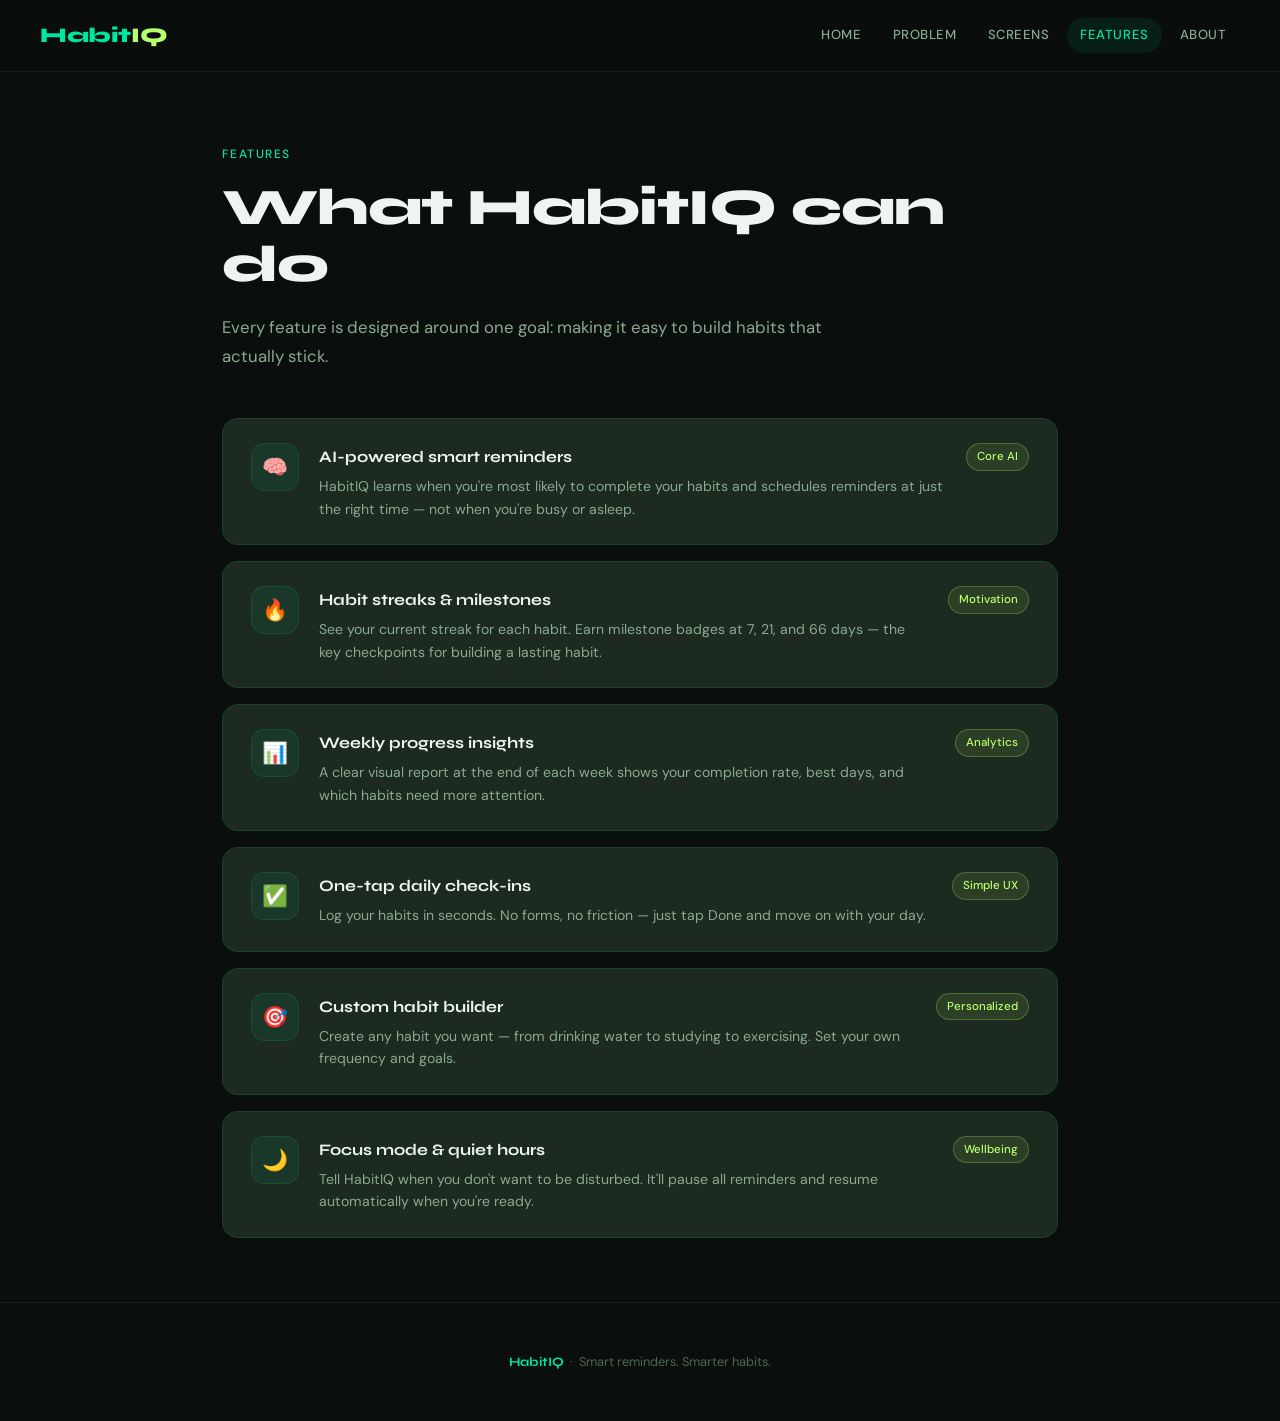
==== features.html @ cc37dc75 "Add files via upload" ====
<!DOCTYPE html>
<html lang="en">
<head>
<meta charset="UTF-8">
<meta name="viewport" content="width=device-width, initial-scale=1.0">
<title>HabitIQ — Features</title>
<link rel="stylesheet" href="style.css">
</head>
<body>
<div class="dot-bg"></div>
<nav>
  <a class="nav-logo" href="index.html">Habit<span>IQ</span></a>
  <div class="nav-links">
    <a href="index.html">Home</a>
    <a href="problem.html">Problem</a>
    <a href="screens.html">Screens</a>
    <a href="features.html" class="active">Features</a>
    <a href="about.html">About</a>
  </div>
</nav>

<div class="page-wrap">
  <div class="section">
    <div class="section-eyebrow">Features</div>
    <h1 class="section-title">What HabitIQ can do</h1>
    <p class="section-body">Every feature is designed around one goal: making it easy to build habits that actually stick.</p>

    <div class="features-list">
      <div class="feature-row">
        <div class="feature-icon">🧠</div>
        <div class="feature-text">
          <h3>AI-powered smart reminders</h3>
          <p>HabitIQ learns when you're most likely to complete your habits and schedules reminders at just the right time — not when you're busy or asleep.</p>
        </div>
        <div class="feature-tag">Core AI</div>
      </div>
      <div class="feature-row">
        <div class="feature-icon">🔥</div>
        <div class="feature-text">
          <h3>Habit streaks &amp; milestones</h3>
          <p>See your current streak for each habit. Earn milestone badges at 7, 21, and 66 days — the key checkpoints for building a lasting habit.</p>
        </div>
        <div class="feature-tag">Motivation</div>
      </div>
      <div class="feature-row">
        <div class="feature-icon">📊</div>
        <div class="feature-text">
          <h3>Weekly progress insights</h3>
          <p>A clear visual report at the end of each week shows your completion rate, best days, and which habits need more attention.</p>
        </div>
        <div class="feature-tag">Analytics</div>
      </div>
      <div class="feature-row">
        <div class="feature-icon">✅</div>
        <div class="feature-text">
          <h3>One-tap daily check-ins</h3>
          <p>Log your habits in seconds. No forms, no friction — just tap Done and move on with your day.</p>
        </div>
        <div class="feature-tag">Simple UX</div>
      </div>
      <div class="feature-row">
        <div class="feature-icon">🎯</div>
        <div class="feature-text">
          <h3>Custom habit builder</h3>
          <p>Create any habit you want — from drinking water to studying to exercising. Set your own frequency and goals.</p>
        </div>
        <div class="feature-tag">Personalized</div>
      </div>
      <div class="feature-row">
        <div class="feature-icon">🌙</div>
        <div class="feature-text">
          <h3>Focus mode &amp; quiet hours</h3>
          <p>Tell HabitIQ when you don't want to be disturbed. It'll pause all reminders and resume automatically when you're ready.</p>
        </div>
        <div class="feature-tag">Wellbeing</div>
      </div>
    </div>
  </div>
</div>

<footer><strong>HabitIQ</strong> &nbsp;·&nbsp; Smart reminders. Smarter habits.</footer>
</body>
</html>
---- style.css ----
@import url('https://fonts.googleapis.com/css2?family=Syne:wght@400;500;600;700;800&family=DM+Sans:ital,wght@0,300;0,400;0,500;1,300&display=swap');

*, *::before, *::after { box-sizing: border-box; margin: 0; padding: 0; }

:root {
  --mint: #00e5a0;
  --mint-dim: #00c488;
  --dark: #0a0f0d;
  --dark2: #111a14;
  --dark3: #172019;
  --surface: #1c2a1f;
  --surface2: #233227;
  --text: #eef5f0;
  --text-dim: #8aaa90;
  --text-muted: #4d6652;
  --accent: #b8ff6e;
  --accent2: #ffe066;
  --border: rgba(0,229,160,0.12);
  --border2: rgba(0,229,160,0.22);
}

html { scroll-behavior: smooth; }

body {
  background: var(--dark);
  color: var(--text);
  font-family: 'DM Sans', sans-serif;
  font-size: 16px;
  line-height: 1.7;
  overflow-x: hidden;
}

/* ── NAV ── */
nav {
  position: fixed; top: 0; left: 0; right: 0; z-index: 100;
  display: flex; align-items: center; justify-content: space-between;
  padding: 1.1rem 2.5rem;
  background: rgba(10,15,13,0.85);
  backdrop-filter: blur(16px);
  border-bottom: 0.5px solid var(--border);
}
.nav-logo {
  font-family: 'Syne', sans-serif;
  font-weight: 800; font-size: 1.3rem;
  color: var(--mint); letter-spacing: -0.02em;
  text-decoration: none;
}
.nav-logo span { color: var(--accent); }
.nav-links { display: flex; gap: 0.25rem; flex-wrap: wrap; }
.nav-links a {
  font-size: 0.82rem; font-weight: 500; letter-spacing: 0.04em;
  color: var(--text-dim); text-decoration: none;
  padding: 0.4rem 0.85rem; border-radius: 100px;
  transition: color 0.2s, background 0.2s;
  text-transform: uppercase;
}
.nav-links a:hover { color: var(--mint); background: rgba(0,229,160,0.08); }
.nav-links a.active { color: var(--mint); background: rgba(0,229,160,0.08); }

/* ── DOT BG ── */
.dot-bg {
  position: fixed; top: 0; left: 0; right: 0; bottom: 0; z-index: -1; pointer-events: none;
  background-image: radial-gradient(circle, rgba(0,229,160,0.06) 1px, transparent 1px);
  background-size: 32px 32px;
}

/* ── PAGE WRAPPER ── */
.page-wrap { padding-top: 80px; min-height: 100vh; }

/* ── SECTION SHARED ── */
.section { max-width: 900px; margin: 0 auto; padding: 4rem 2rem; }
.section-eyebrow {
  font-size: 0.75rem; font-weight: 500; color: var(--mint);
  letter-spacing: 0.12em; text-transform: uppercase; margin-bottom: 1rem;
}
.section-title {
  font-family: 'Syne', sans-serif; font-weight: 800;
  font-size: clamp(2rem, 5vw, 3.2rem); line-height: 1.1;
  letter-spacing: -0.02em; margin-bottom: 1.25rem;
}
.section-body { color: var(--text-dim); max-width: 600px; font-size: 1.05rem; }

/* ── BUTTONS ── */
.btn-primary {
  background: var(--mint); color: var(--dark);
  font-family: 'DM Sans', sans-serif; font-weight: 500;
  font-size: 0.9rem; letter-spacing: 0.02em;
  padding: 0.85rem 2rem; border-radius: 100px; border: none;
  cursor: pointer; transition: transform 0.2s, box-shadow 0.2s;
  text-decoration: none; display: inline-block;
}
.btn-primary:hover { transform: translateY(-2px); box-shadow: 0 8px 30px rgba(0,229,160,0.3); }
.btn-outline {
  background: transparent; color: var(--text);
  font-family: 'DM Sans', sans-serif; font-weight: 500;
  font-size: 0.9rem; letter-spacing: 0.02em;
  padding: 0.85rem 2rem; border-radius: 100px;
  border: 0.5px solid var(--border2);
  cursor: pointer; transition: border-color 0.2s, color 0.2s;
  text-decoration: none; display: inline-block;
}
.btn-outline:hover { border-color: var(--mint); color: var(--mint); }

/* ── ANIMATIONS ── */
@keyframes fadeUp { from { opacity:0; transform:translateY(18px); } to { opacity:1; transform:translateY(0); } }
@keyframes pulse { 0%,100%{opacity:1;transform:scale(1)} 50%{opacity:0.4;transform:scale(0.7)} }

/* ── HOME ── */
.home-hero {
  min-height: calc(100vh - 80px);
  display: flex; flex-direction: column;
  align-items: center; justify-content: center;
  text-align: center; padding: 4rem 2rem;
  position: relative; overflow: hidden;
}
.home-hero::before {
  content: ''; position: absolute; top: -200px; left: 50%; transform: translateX(-50%);
  width: 700px; height: 700px; border-radius: 50%;
  background: radial-gradient(circle, rgba(0,229,160,0.07) 0%, transparent 70%);
  pointer-events: none;
}
.home-eyebrow {
  display: inline-flex; align-items: center; gap: 0.5rem;
  background: rgba(0,229,160,0.08); border: 0.5px solid var(--border2);
  border-radius: 100px; padding: 0.35rem 1rem;
  font-size: 0.78rem; font-weight: 500; color: var(--mint);
  letter-spacing: 0.08em; text-transform: uppercase;
  margin-bottom: 2rem; animation: fadeUp 0.6s ease both;
}
.home-eyebrow::before {
  content: ''; width: 6px; height: 6px; border-radius: 50%;
  background: var(--mint); display: inline-block; animation: pulse 2s ease infinite;
}
.home-title {
  font-family: 'Syne', sans-serif;
  font-size: clamp(3rem, 8vw, 6.5rem);
  font-weight: 800; line-height: 1.02; letter-spacing: -0.03em;
  margin-bottom: 1.5rem; animation: fadeUp 0.6s 0.1s ease both;
}
.home-title .iq { color: var(--mint); }
.home-title .line2 { display: block; color: var(--accent); font-style: italic; }
.home-tagline {
  font-size: clamp(1rem, 2.5vw, 1.25rem);
  color: var(--text-dim); max-width: 500px;
  margin-bottom: 3rem; font-weight: 300; animation: fadeUp 0.6s 0.2s ease both;
}
.home-cta-row {
  display: flex; gap: 1rem; flex-wrap: wrap; justify-content: center;
  animation: fadeUp 0.6s 0.3s ease both;
}
.home-stats {
  display: flex; gap: 3rem; margin-top: 5rem; flex-wrap: wrap; justify-content: center;
  animation: fadeUp 0.6s 0.4s ease both;
}
.stat { text-align: center; }
.stat-num {
  font-family: 'Syne', sans-serif; font-size: 2.2rem; font-weight: 800;
  color: var(--mint); line-height: 1;
}
.stat-label { font-size: 0.8rem; color: var(--text-muted); margin-top: 0.3rem; text-transform: uppercase; letter-spacing: 0.06em; }

/* ── PROBLEM ── */
.problem-grid {
  display: grid; grid-template-columns: repeat(auto-fit, minmax(260px, 1fr));
  gap: 1rem; margin-top: 3rem;
}
.problem-card {
  background: var(--surface); border: 0.5px solid var(--border);
  border-radius: 16px; padding: 1.5rem;
  transition: border-color 0.2s, transform 0.2s;
}
.problem-card:hover { border-color: var(--border2); transform: translateY(-3px); }
.problem-icon {
  width: 44px; height: 44px; border-radius: 12px;
  background: rgba(0,229,160,0.1); display: flex; align-items: center;
  justify-content: center; font-size: 1.3rem; margin-bottom: 1rem;
}
.problem-card h3 { font-family: 'Syne', sans-serif; font-weight: 700; font-size: 1rem; margin-bottom: 0.5rem; }
.problem-card p { font-size: 0.88rem; color: var(--text-dim); line-height: 1.6; }
.solution-block {
  margin-top: 3rem; background: var(--surface);
  border: 0.5px solid var(--border2); border-radius: 20px;
  padding: 2.5rem; display: grid; grid-template-columns: 1fr 1fr; gap: 2rem; align-items: center;
}
@media(max-width:600px){ .solution-block { grid-template-columns: 1fr; } }
.solution-block h2 { font-family: 'Syne', sans-serif; font-weight: 800; font-size: 1.6rem; margin-bottom: 0.75rem; }
.solution-block p { color: var(--text-dim); font-size: 0.95rem; }
.solution-visual { background: var(--dark2); border-radius: 12px; padding: 1.5rem; border: 0.5px solid var(--border); }
.vs-row { display: flex; align-items: center; gap: 0.75rem; margin-bottom: 0.75rem; }
.vs-dot { width: 8px; height: 8px; border-radius: 50%; flex-shrink: 0; }
.vs-dot.bad { background: #ff5a5a; }
.vs-dot.good { background: var(--mint); }
.vs-text { font-size: 0.85rem; }
.vs-text.bad { color: #ff8a8a; text-decoration: line-through; }
.vs-text.good { color: var(--mint); }

/* ── SCREENS ── */
.screens-grid {
  display: grid; grid-template-columns: repeat(auto-fit, minmax(220px, 1fr));
  gap: 1.25rem; margin-top: 3rem;
}
.screen-card {
  background: var(--surface); border: 0.5px solid var(--border);
  border-radius: 16px; overflow: hidden; transition: border-color 0.2s, transform 0.2s;
}
.screen-card:hover { border-color: var(--border2); transform: translateY(-3px); }
.screen-mockup {
  background: var(--dark2); height: 200px;
  display: flex; flex-direction: column; align-items: center; justify-content: center;
  gap: 0.5rem; padding: 1.5rem; position: relative; overflow: hidden;
}
.screen-mockup::before {
  content: ''; position: absolute; top: 0; left: 0; right: 0; height: 3px;
  background: linear-gradient(90deg, var(--mint), var(--accent));
}
.mock-bar { height: 6px; border-radius: 4px; background: var(--surface2); }
.mock-bar.w80 { width: 80%; }
.mock-bar.w60 { width: 60%; }
.mock-bar.w40 { width: 40%; }
.mock-bar.mint { background: rgba(0,229,160,0.4); }
.mock-circle {
  width: 40px; height: 40px; border-radius: 50%;
  background: rgba(0,229,160,0.15); border: 1.5px solid rgba(0,229,160,0.3);
  display: flex; align-items: center; justify-content: center; font-size: 1rem;
}
.screen-label { padding: 1rem 1.25rem; }
.screen-label h3 { font-family: 'Syne', sans-serif; font-weight: 700; font-size: 0.95rem; margin-bottom: 0.3rem; }
.screen-label p { font-size: 0.82rem; color: var(--text-dim); line-height: 1.5; }
.screen-num {
  position: absolute; top: 0.75rem; right: 0.75rem;
  font-size: 0.7rem; font-weight: 700; color: var(--mint);
  background: rgba(0,229,160,0.1); padding: 2px 8px; border-radius: 100px; letter-spacing: 0.05em;
}

/* ── FEATURES ── */
.features-list { margin-top: 3rem; display: flex; flex-direction: column; gap: 1rem; }
.feature-row {
  background: var(--surface); border: 0.5px solid var(--border);
  border-radius: 16px; padding: 1.5rem 1.75rem;
  display: flex; align-items: flex-start; gap: 1.25rem; transition: border-color 0.2s;
}
.feature-row:hover { border-color: var(--border2); }
.feature-icon {
  width: 48px; height: 48px; border-radius: 14px; flex-shrink: 0;
  display: flex; align-items: center; justify-content: center;
  font-size: 1.3rem; background: rgba(0,229,160,0.08); border: 0.5px solid var(--border);
}
.feature-text h3 { font-family: 'Syne', sans-serif; font-weight: 700; font-size: 1rem; margin-bottom: 0.3rem; }
.feature-text p { font-size: 0.88rem; color: var(--text-dim); line-height: 1.6; }
.feature-tag {
  margin-left: auto; flex-shrink: 0;
  font-size: 0.72rem; font-weight: 500;
  padding: 3px 10px; border-radius: 100px;
  background: rgba(184,255,110,0.1); color: var(--accent);
  border: 0.5px solid rgba(184,255,110,0.25); align-self: flex-start;
}

/* ── ABOUT ── */
.about-layout {
  display: grid; grid-template-columns: 1fr 1.8fr;
  gap: 3rem; align-items: start; margin-top: 3rem;
}
@media(max-width:640px){ .about-layout { grid-template-columns: 1fr; } }
.about-card {
  background: var(--surface); border: 0.5px solid var(--border);
  border-radius: 20px; padding: 2rem; text-align: center;
}
.about-avatar {
  width: 90px; height: 90px; border-radius: 50%;
  background: linear-gradient(135deg, var(--mint), var(--accent));
  margin: 0 auto 1.25rem; display: flex; align-items: center;
  justify-content: center; font-size: 2rem; font-weight: 800;
  color: var(--dark); font-family: 'Syne', sans-serif;
}
.about-name { font-family: 'Syne', sans-serif; font-weight: 800; font-size: 1.15rem; margin-bottom: 0.25rem; }
.about-role { font-size: 0.82rem; color: var(--mint); margin-bottom: 1.25rem; }
.about-detail {
  font-size: 0.82rem; color: var(--text-dim); padding: 0.6rem 0;
  border-bottom: 0.5px solid var(--border); display: flex; justify-content: space-between;
}
.about-detail:last-child { border-bottom: none; }
.about-detail span:last-child { color: var(--text); font-weight: 500; }
.about-story h2 { font-family: 'Syne', sans-serif; font-weight: 800; font-size: 1.6rem; margin-bottom: 1rem; }
.about-story p { color: var(--text-dim); font-size: 0.95rem; margin-bottom: 1rem; }
.about-story p strong { color: var(--text); }
.quote-block {
  background: var(--surface); border-left: 3px solid var(--mint);
  border-radius: 0 12px 12px 0; padding: 1.25rem 1.5rem; margin: 1.5rem 0;
}
.quote-block p { color: var(--text); font-size: 1rem; font-style: italic; }
.skills-row { display: flex; flex-wrap: wrap; gap: 0.5rem; margin-top: 1rem; }
.skill-badge {
  font-size: 0.78rem; font-weight: 500;
  background: rgba(0,229,160,0.08); color: var(--mint);
  border: 0.5px solid var(--border2); padding: 0.3rem 0.8rem; border-radius: 100px;
}

/* ── FOOTER ── */
footer {
  text-align: center; padding: 3rem 2rem;
  border-top: 0.5px solid var(--border);
  color: var(--text-muted); font-size: 0.8rem;
}
footer strong { color: var(--mint); font-family: 'Syne', sans-serif; }
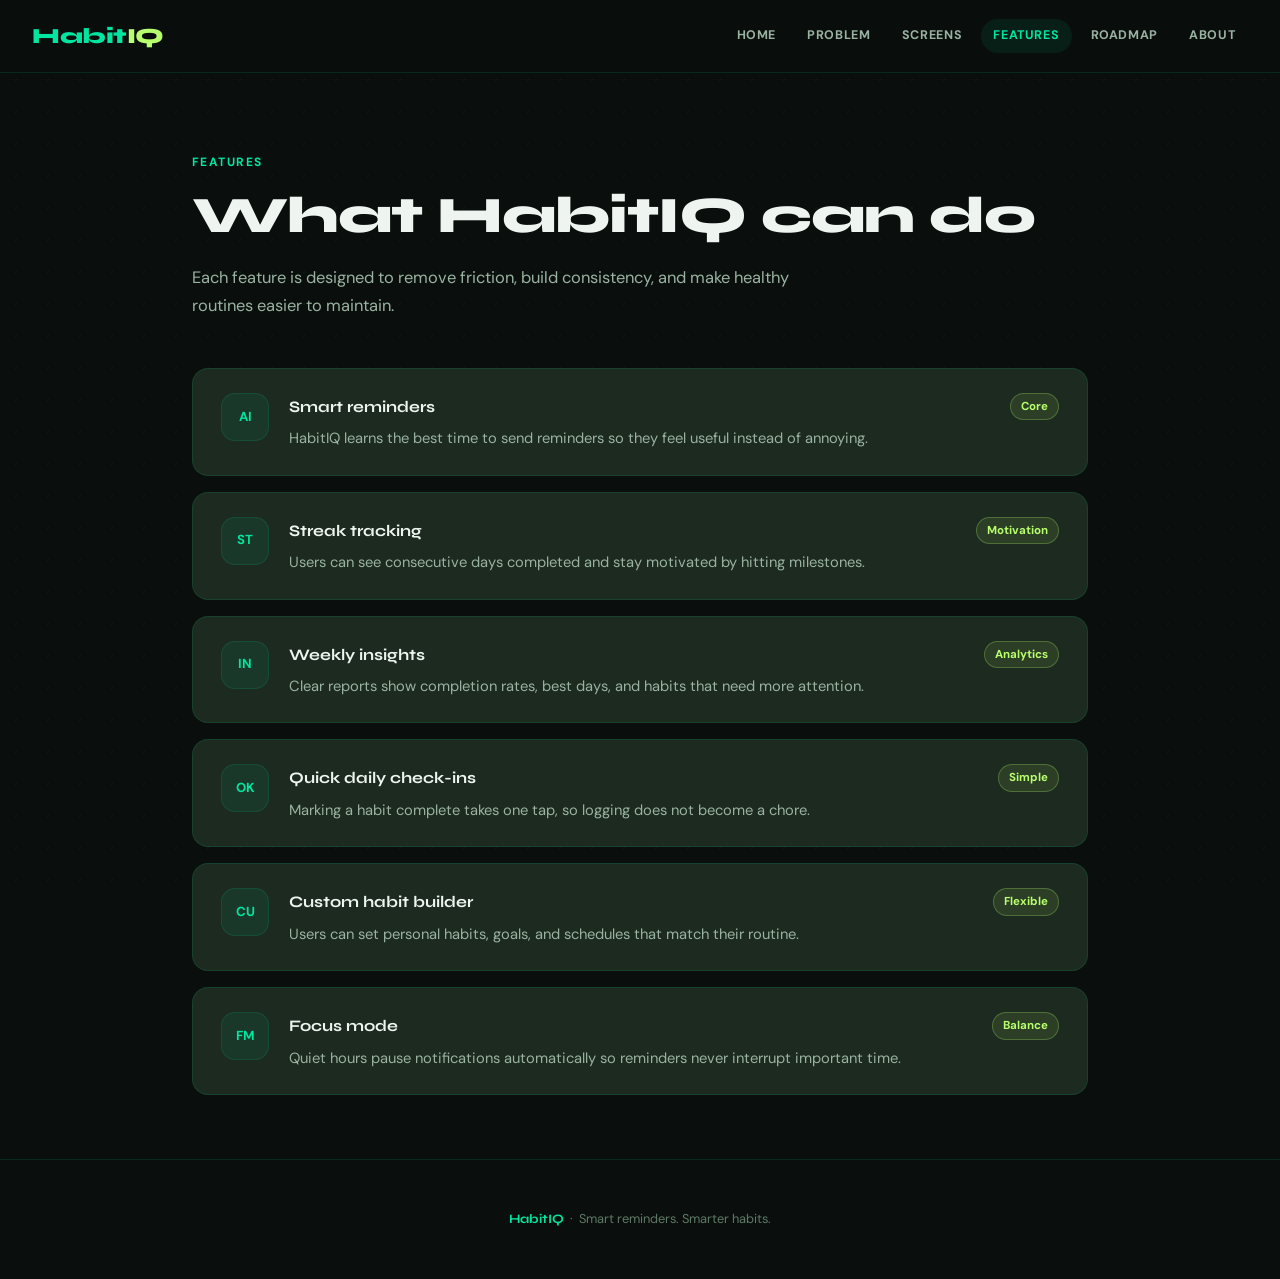
==== commit b9f3665c: "Add files via upload" ====
--- a/features.html
+++ b/features.html
@@ -3,7 +3,7 @@
 <head>
 <meta charset="UTF-8">
 <meta name="viewport" content="width=device-width, initial-scale=1.0">
-<title>HabitIQ — Features</title>
+<title>HabitIQ - Features</title>
 <link rel="stylesheet" href="style.css">
 </head>
 <body>
@@ -15,6 +15,7 @@
     <a href="problem.html">Problem</a>
     <a href="screens.html">Screens</a>
     <a href="features.html" class="active">Features</a>
+    <a href="roadmap.html">Roadmap</a>
     <a href="about.html">About</a>
   </div>
 </nav>
@@ -23,61 +24,61 @@
   <div class="section">
     <div class="section-eyebrow">Features</div>
     <h1 class="section-title">What HabitIQ can do</h1>
-    <p class="section-body">Every feature is designed around one goal: making it easy to build habits that actually stick.</p>
+    <p class="section-body">Each feature is designed to remove friction, build consistency, and make healthy routines easier to maintain.</p>
 
     <div class="features-list">
       <div class="feature-row">
-        <div class="feature-icon">🧠</div>
+        <div class="feature-icon">AI</div>
         <div class="feature-text">
-          <h3>AI-powered smart reminders</h3>
-          <p>HabitIQ learns when you're most likely to complete your habits and schedules reminders at just the right time — not when you're busy or asleep.</p>
+          <h3>Smart reminders</h3>
+          <p>HabitIQ learns the best time to send reminders so they feel useful instead of annoying.</p>
         </div>
-        <div class="feature-tag">Core AI</div>
+        <div class="feature-tag">Core</div>
       </div>
       <div class="feature-row">
-        <div class="feature-icon">🔥</div>
+        <div class="feature-icon">ST</div>
         <div class="feature-text">
-          <h3>Habit streaks &amp; milestones</h3>
-          <p>See your current streak for each habit. Earn milestone badges at 7, 21, and 66 days — the key checkpoints for building a lasting habit.</p>
+          <h3>Streak tracking</h3>
+          <p>Users can see consecutive days completed and stay motivated by hitting milestones.</p>
         </div>
         <div class="feature-tag">Motivation</div>
       </div>
       <div class="feature-row">
-        <div class="feature-icon">📊</div>
+        <div class="feature-icon">IN</div>
         <div class="feature-text">
-          <h3>Weekly progress insights</h3>
-          <p>A clear visual report at the end of each week shows your completion rate, best days, and which habits need more attention.</p>
+          <h3>Weekly insights</h3>
+          <p>Clear reports show completion rates, best days, and habits that need more attention.</p>
         </div>
         <div class="feature-tag">Analytics</div>
       </div>
       <div class="feature-row">
-        <div class="feature-icon">✅</div>
+        <div class="feature-icon">OK</div>
         <div class="feature-text">
-          <h3>One-tap daily check-ins</h3>
-          <p>Log your habits in seconds. No forms, no friction — just tap Done and move on with your day.</p>
+          <h3>Quick daily check-ins</h3>
+          <p>Marking a habit complete takes one tap, so logging does not become a chore.</p>
         </div>
-        <div class="feature-tag">Simple UX</div>
+        <div class="feature-tag">Simple</div>
       </div>
       <div class="feature-row">
-        <div class="feature-icon">🎯</div>
+        <div class="feature-icon">CU</div>
         <div class="feature-text">
           <h3>Custom habit builder</h3>
-          <p>Create any habit you want — from drinking water to studying to exercising. Set your own frequency and goals.</p>
+          <p>Users can set personal habits, goals, and schedules that match their routine.</p>
         </div>
-        <div class="feature-tag">Personalized</div>
+        <div class="feature-tag">Flexible</div>
       </div>
       <div class="feature-row">
-        <div class="feature-icon">🌙</div>
+        <div class="feature-icon">FM</div>
         <div class="feature-text">
-          <h3>Focus mode &amp; quiet hours</h3>
-          <p>Tell HabitIQ when you don't want to be disturbed. It'll pause all reminders and resume automatically when you're ready.</p>
+          <h3>Focus mode</h3>
+          <p>Quiet hours pause notifications automatically so reminders never interrupt important time.</p>
         </div>
-        <div class="feature-tag">Wellbeing</div>
+        <div class="feature-tag">Balance</div>
       </div>
     </div>
   </div>
 </div>
 
-<footer><strong>HabitIQ</strong> &nbsp;·&nbsp; Smart reminders. Smarter habits.</footer>
+<footer><strong>HabitIQ</strong> &nbsp;&middot;&nbsp; Smart reminders. Smarter habits.</footer>
 </body>
 </html>
--- a/style.css
+++ b/style.css
@@ -1,304 +1,777 @@
-@import url('https://fonts.googleapis.com/css2?family=Syne:wght@400;500;600;700;800&family=DM+Sans:ital,wght@0,300;0,400;0,500;1,300&display=swap');
-
-*, *::before, *::after { box-sizing: border-box; margin: 0; padding: 0; }
+@import url('https://fonts.googleapis.com/css2?family=Syne:wght@400;500;600;700;800&family=DM+Sans:wght@300;400;500;700&display=swap');
+
+*, *::before, *::after {
+  box-sizing: border-box;
+  margin: 0;
+  padding: 0;
+}
 
 :root {
   --mint: #00e5a0;
   --mint-dim: #00c488;
   --dark: #0a0f0d;
   --dark2: #111a14;
-  --dark3: #172019;
   --surface: #1c2a1f;
   --surface2: #233227;
   --text: #eef5f0;
-  --text-dim: #8aaa90;
-  --text-muted: #4d6652;
+  --text-dim: #9ab3a1;
+  --text-muted: #5f7966;
   --accent: #b8ff6e;
-  --accent2: #ffe066;
-  --border: rgba(0,229,160,0.12);
-  --border2: rgba(0,229,160,0.22);
-}
-
-html { scroll-behavior: smooth; }
+  --border: rgba(0, 229, 160, 0.12);
+  --border2: rgba(0, 229, 160, 0.22);
+}
+
+html {
+  scroll-behavior: smooth;
+}
 
 body {
   background: var(--dark);
   color: var(--text);
-  font-family: 'DM Sans', sans-serif;
+  font-family: "DM Sans", sans-serif;
   font-size: 16px;
   line-height: 1.7;
   overflow-x: hidden;
 }
 
-/* ── NAV ── */
 nav {
-  position: fixed; top: 0; left: 0; right: 0; z-index: 100;
-  display: flex; align-items: center; justify-content: space-between;
-  padding: 1.1rem 2.5rem;
-  background: rgba(10,15,13,0.85);
+  position: fixed;
+  top: 0;
+  left: 0;
+  right: 0;
+  z-index: 100;
+  display: flex;
+  align-items: center;
+  justify-content: space-between;
+  gap: 1rem;
+  padding: 1.1rem 2rem;
+  background: rgba(10, 15, 13, 0.88);
   backdrop-filter: blur(16px);
   border-bottom: 0.5px solid var(--border);
 }
+
 .nav-logo {
-  font-family: 'Syne', sans-serif;
-  font-weight: 800; font-size: 1.3rem;
-  color: var(--mint); letter-spacing: -0.02em;
+  color: var(--mint);
+  font-family: "Syne", sans-serif;
+  font-size: 1.35rem;
+  font-weight: 800;
+  letter-spacing: -0.02em;
   text-decoration: none;
-}
-.nav-logo span { color: var(--accent); }
-.nav-links { display: flex; gap: 0.25rem; flex-wrap: wrap; }
+  white-space: nowrap;
+}
+
+.nav-logo span {
+  color: var(--accent);
+}
+
+.nav-links {
+  display: flex;
+  flex-wrap: wrap;
+  justify-content: flex-end;
+  gap: 0.35rem;
+}
+
 .nav-links a {
-  font-size: 0.82rem; font-weight: 500; letter-spacing: 0.04em;
-  color: var(--text-dim); text-decoration: none;
-  padding: 0.4rem 0.85rem; border-radius: 100px;
-  transition: color 0.2s, background 0.2s;
+  color: var(--text-dim);
+  font-size: 0.78rem;
+  font-weight: 700;
+  letter-spacing: 0.05em;
+  padding: 0.42rem 0.8rem;
+  border-radius: 999px;
+  text-decoration: none;
   text-transform: uppercase;
-}
-.nav-links a:hover { color: var(--mint); background: rgba(0,229,160,0.08); }
-.nav-links a.active { color: var(--mint); background: rgba(0,229,160,0.08); }
-
-/* ── DOT BG ── */
+  transition: color 0.2s ease, background 0.2s ease;
+}
+
+.nav-links a:hover,
+.nav-links a.active {
+  color: var(--mint);
+  background: rgba(0, 229, 160, 0.08);
+}
+
 .dot-bg {
-  position: fixed; top: 0; left: 0; right: 0; bottom: 0; z-index: -1; pointer-events: none;
-  background-image: radial-gradient(circle, rgba(0,229,160,0.06) 1px, transparent 1px);
+  position: fixed;
+  inset: 0;
+  z-index: -1;
+  pointer-events: none;
+  background-image: radial-gradient(circle, rgba(0, 229, 160, 0.06) 1px, transparent 1px);
   background-size: 32px 32px;
 }
 
-/* ── PAGE WRAPPER ── */
-.page-wrap { padding-top: 80px; min-height: 100vh; }
-
-/* ── SECTION SHARED ── */
-.section { max-width: 900px; margin: 0 auto; padding: 4rem 2rem; }
+.page-wrap {
+  min-height: 100vh;
+  padding-top: 88px;
+}
+
+.section {
+  max-width: 960px;
+  margin: 0 auto;
+  padding: 4rem 2rem;
+}
+
 .section-eyebrow {
-  font-size: 0.75rem; font-weight: 500; color: var(--mint);
-  letter-spacing: 0.12em; text-transform: uppercase; margin-bottom: 1rem;
-}
+  margin-bottom: 1rem;
+  color: var(--mint);
+  font-size: 0.75rem;
+  font-weight: 700;
+  letter-spacing: 0.12em;
+  text-transform: uppercase;
+}
+
 .section-title {
-  font-family: 'Syne', sans-serif; font-weight: 800;
-  font-size: clamp(2rem, 5vw, 3.2rem); line-height: 1.1;
-  letter-spacing: -0.02em; margin-bottom: 1.25rem;
-}
-.section-body { color: var(--text-dim); max-width: 600px; font-size: 1.05rem; }
-
-/* ── BUTTONS ── */
+  margin-bottom: 1.25rem;
+  font-family: "Syne", sans-serif;
+  font-size: clamp(2rem, 5vw, 3.2rem);
+  font-weight: 800;
+  letter-spacing: -0.02em;
+  line-height: 1.08;
+}
+
+.section-body {
+  max-width: 650px;
+  color: var(--text-dim);
+  font-size: 1.03rem;
+}
+
+.btn-primary,
+.btn-outline {
+  display: inline-block;
+  padding: 0.85rem 2rem;
+  border-radius: 999px;
+  font-size: 0.92rem;
+  font-weight: 700;
+  letter-spacing: 0.02em;
+  text-decoration: none;
+  transition: transform 0.2s ease, box-shadow 0.2s ease, color 0.2s ease, border-color 0.2s ease;
+}
+
 .btn-primary {
-  background: var(--mint); color: var(--dark);
-  font-family: 'DM Sans', sans-serif; font-weight: 500;
-  font-size: 0.9rem; letter-spacing: 0.02em;
-  padding: 0.85rem 2rem; border-radius: 100px; border: none;
-  cursor: pointer; transition: transform 0.2s, box-shadow 0.2s;
-  text-decoration: none; display: inline-block;
-}
-.btn-primary:hover { transform: translateY(-2px); box-shadow: 0 8px 30px rgba(0,229,160,0.3); }
+  background: var(--mint);
+  color: var(--dark);
+}
+
+.btn-primary:hover {
+  transform: translateY(-2px);
+  box-shadow: 0 10px 32px rgba(0, 229, 160, 0.28);
+}
+
 .btn-outline {
-  background: transparent; color: var(--text);
-  font-family: 'DM Sans', sans-serif; font-weight: 500;
-  font-size: 0.9rem; letter-spacing: 0.02em;
-  padding: 0.85rem 2rem; border-radius: 100px;
   border: 0.5px solid var(--border2);
-  cursor: pointer; transition: border-color 0.2s, color 0.2s;
-  text-decoration: none; display: inline-block;
-}
-.btn-outline:hover { border-color: var(--mint); color: var(--mint); }
-
-/* ── ANIMATIONS ── */
-@keyframes fadeUp { from { opacity:0; transform:translateY(18px); } to { opacity:1; transform:translateY(0); } }
-@keyframes pulse { 0%,100%{opacity:1;transform:scale(1)} 50%{opacity:0.4;transform:scale(0.7)} }
-
-/* ── HOME ── */
+  color: var(--text);
+}
+
+.btn-outline:hover {
+  color: var(--mint);
+  border-color: var(--mint);
+}
+
+@keyframes fadeUp {
+  from {
+    opacity: 0;
+    transform: translateY(18px);
+  }
+
+  to {
+    opacity: 1;
+    transform: translateY(0);
+  }
+}
+
+@keyframes pulse {
+  0%, 100% {
+    opacity: 1;
+    transform: scale(1);
+  }
+
+  50% {
+    opacity: 0.45;
+    transform: scale(0.75);
+  }
+}
+
 .home-hero {
-  min-height: calc(100vh - 80px);
-  display: flex; flex-direction: column;
-  align-items: center; justify-content: center;
-  text-align: center; padding: 4rem 2rem;
-  position: relative; overflow: hidden;
-}
+  position: relative;
+  overflow: hidden;
+  min-height: calc(100vh - 88px);
+  display: flex;
+  flex-direction: column;
+  align-items: center;
+  justify-content: center;
+  padding: 4rem 2rem;
+  text-align: center;
+}
+
 .home-hero::before {
-  content: ''; position: absolute; top: -200px; left: 50%; transform: translateX(-50%);
-  width: 700px; height: 700px; border-radius: 50%;
-  background: radial-gradient(circle, rgba(0,229,160,0.07) 0%, transparent 70%);
-  pointer-events: none;
-}
+  content: "";
+  position: absolute;
+  top: -200px;
+  left: 50%;
+  transform: translateX(-50%);
+  width: min(700px, 90vw);
+  height: min(700px, 90vw);
+  border-radius: 50%;
+  background: radial-gradient(circle, rgba(0, 229, 160, 0.08) 0%, transparent 70%);
+}
+
 .home-eyebrow {
-  display: inline-flex; align-items: center; gap: 0.5rem;
-  background: rgba(0,229,160,0.08); border: 0.5px solid var(--border2);
-  border-radius: 100px; padding: 0.35rem 1rem;
-  font-size: 0.78rem; font-weight: 500; color: var(--mint);
-  letter-spacing: 0.08em; text-transform: uppercase;
-  margin-bottom: 2rem; animation: fadeUp 0.6s ease both;
-}
+  display: inline-flex;
+  align-items: center;
+  gap: 0.5rem;
+  margin-bottom: 2rem;
+  padding: 0.35rem 1rem;
+  border: 0.5px solid var(--border2);
+  border-radius: 999px;
+  background: rgba(0, 229, 160, 0.08);
+  color: var(--mint);
+  font-size: 0.78rem;
+  font-weight: 700;
+  letter-spacing: 0.08em;
+  text-transform: uppercase;
+  animation: fadeUp 0.6s ease both;
+}
+
 .home-eyebrow::before {
-  content: ''; width: 6px; height: 6px; border-radius: 50%;
-  background: var(--mint); display: inline-block; animation: pulse 2s ease infinite;
-}
+  content: "";
+  width: 6px;
+  height: 6px;
+  border-radius: 50%;
+  background: var(--mint);
+  animation: pulse 2s ease infinite;
+}
+
 .home-title {
-  font-family: 'Syne', sans-serif;
-  font-size: clamp(3rem, 8vw, 6.5rem);
-  font-weight: 800; line-height: 1.02; letter-spacing: -0.03em;
-  margin-bottom: 1.5rem; animation: fadeUp 0.6s 0.1s ease both;
-}
-.home-title .iq { color: var(--mint); }
-.home-title .line2 { display: block; color: var(--accent); font-style: italic; }
+  margin-bottom: 1.5rem;
+  font-family: "Syne", sans-serif;
+  font-size: clamp(3rem, 8vw, 6.3rem);
+  font-weight: 800;
+  letter-spacing: -0.03em;
+  line-height: 1.02;
+  animation: fadeUp 0.6s 0.1s ease both;
+}
+
+.home-title .iq {
+  color: var(--mint);
+}
+
+.home-title .line2 {
+  display: block;
+  color: var(--accent);
+  font-style: italic;
+}
+
 .home-tagline {
-  font-size: clamp(1rem, 2.5vw, 1.25rem);
-  color: var(--text-dim); max-width: 500px;
-  margin-bottom: 3rem; font-weight: 300; animation: fadeUp 0.6s 0.2s ease both;
-}
+  max-width: 580px;
+  margin-bottom: 3rem;
+  color: var(--text-dim);
+  font-size: clamp(1rem, 2.5vw, 1.22rem);
+  font-weight: 400;
+  animation: fadeUp 0.6s 0.2s ease both;
+}
+
 .home-cta-row {
-  display: flex; gap: 1rem; flex-wrap: wrap; justify-content: center;
+  display: flex;
+  flex-wrap: wrap;
+  justify-content: center;
+  gap: 1rem;
   animation: fadeUp 0.6s 0.3s ease both;
 }
+
 .home-stats {
-  display: flex; gap: 3rem; margin-top: 5rem; flex-wrap: wrap; justify-content: center;
+  display: flex;
+  flex-wrap: wrap;
+  justify-content: center;
+  gap: 3rem;
+  margin-top: 5rem;
   animation: fadeUp 0.6s 0.4s ease both;
 }
-.stat { text-align: center; }
+
+.stat {
+  text-align: center;
+}
+
 .stat-num {
-  font-family: 'Syne', sans-serif; font-size: 2.2rem; font-weight: 800;
-  color: var(--mint); line-height: 1;
-}
-.stat-label { font-size: 0.8rem; color: var(--text-muted); margin-top: 0.3rem; text-transform: uppercase; letter-spacing: 0.06em; }
-
-/* ── PROBLEM ── */
-.problem-grid {
-  display: grid; grid-template-columns: repeat(auto-fit, minmax(260px, 1fr));
-  gap: 1rem; margin-top: 3rem;
-}
-.problem-card {
-  background: var(--surface); border: 0.5px solid var(--border);
-  border-radius: 16px; padding: 1.5rem;
-  transition: border-color 0.2s, transform 0.2s;
-}
-.problem-card:hover { border-color: var(--border2); transform: translateY(-3px); }
+  color: var(--mint);
+  font-family: "Syne", sans-serif;
+  font-size: 2.2rem;
+  font-weight: 800;
+  line-height: 1;
+}
+
+.stat-label {
+  margin-top: 0.3rem;
+  color: var(--text-muted);
+  font-size: 0.8rem;
+  letter-spacing: 0.06em;
+  text-transform: uppercase;
+}
+
+.problem-grid,
+.roadmap-grid {
+  display: grid;
+  grid-template-columns: repeat(auto-fit, minmax(220px, 1fr));
+  gap: 1rem;
+  margin-top: 3rem;
+}
+
+.problem-card,
+.roadmap-card {
+  background: var(--surface);
+  border: 0.5px solid var(--border);
+  border-radius: 16px;
+  padding: 1.5rem;
+  transition: border-color 0.2s ease, transform 0.2s ease;
+}
+
+.problem-card:hover,
+.roadmap-card:hover,
+.screen-card:hover,
+.feature-row:hover {
+  transform: translateY(-3px);
+  border-color: var(--border2);
+}
+
 .problem-icon {
-  width: 44px; height: 44px; border-radius: 12px;
-  background: rgba(0,229,160,0.1); display: flex; align-items: center;
-  justify-content: center; font-size: 1.3rem; margin-bottom: 1rem;
-}
-.problem-card h3 { font-family: 'Syne', sans-serif; font-weight: 700; font-size: 1rem; margin-bottom: 0.5rem; }
-.problem-card p { font-size: 0.88rem; color: var(--text-dim); line-height: 1.6; }
-.solution-block {
-  margin-top: 3rem; background: var(--surface);
-  border: 0.5px solid var(--border2); border-radius: 20px;
-  padding: 2.5rem; display: grid; grid-template-columns: 1fr 1fr; gap: 2rem; align-items: center;
-}
-@media(max-width:600px){ .solution-block { grid-template-columns: 1fr; } }
-.solution-block h2 { font-family: 'Syne', sans-serif; font-weight: 800; font-size: 1.6rem; margin-bottom: 0.75rem; }
-.solution-block p { color: var(--text-dim); font-size: 0.95rem; }
-.solution-visual { background: var(--dark2); border-radius: 12px; padding: 1.5rem; border: 0.5px solid var(--border); }
-.vs-row { display: flex; align-items: center; gap: 0.75rem; margin-bottom: 0.75rem; }
-.vs-dot { width: 8px; height: 8px; border-radius: 50%; flex-shrink: 0; }
-.vs-dot.bad { background: #ff5a5a; }
-.vs-dot.good { background: var(--mint); }
-.vs-text { font-size: 0.85rem; }
-.vs-text.bad { color: #ff8a8a; text-decoration: line-through; }
-.vs-text.good { color: var(--mint); }
-
-/* ── SCREENS ── */
+  width: 44px;
+  height: 44px;
+  margin-bottom: 1rem;
+  display: flex;
+  align-items: center;
+  justify-content: center;
+  border-radius: 12px;
+  background: rgba(0, 229, 160, 0.1);
+  color: var(--mint);
+  font-size: 0.95rem;
+  font-weight: 700;
+}
+
+.problem-card h3,
+.roadmap-card h3,
+.screen-label h3,
+.feature-text h3 {
+  margin-bottom: 0.45rem;
+  font-family: "Syne", sans-serif;
+  font-size: 1rem;
+  font-weight: 700;
+}
+
+.problem-card p,
+.roadmap-card p,
+.screen-label p,
+.feature-text p,
+.about-story p,
+.solution-block p,
+.roadmap-banner p {
+  color: var(--text-dim);
+  font-size: 0.92rem;
+  line-height: 1.6;
+}
+
+.solution-block,
+.roadmap-banner {
+  display: grid;
+  grid-template-columns: 1fr 1fr;
+  gap: 2rem;
+  align-items: center;
+  margin-top: 3rem;
+  padding: 2.2rem;
+  background: var(--surface);
+  border: 0.5px solid var(--border2);
+  border-radius: 20px;
+}
+
+.solution-block h2,
+.about-story h2,
+.roadmap-banner h2 {
+  margin-bottom: 0.8rem;
+  font-family: "Syne", sans-serif;
+  font-size: 1.6rem;
+  font-weight: 800;
+}
+
+.solution-visual {
+  padding: 1.5rem;
+  background: var(--dark2);
+  border: 0.5px solid var(--border);
+  border-radius: 12px;
+}
+
+.vs-row {
+  display: flex;
+  align-items: center;
+  gap: 0.75rem;
+  margin-bottom: 0.75rem;
+}
+
+.vs-dot {
+  width: 8px;
+  height: 8px;
+  border-radius: 50%;
+  flex-shrink: 0;
+}
+
+.vs-dot.bad {
+  background: #ff5a5a;
+}
+
+.vs-dot.good {
+  background: var(--mint);
+}
+
+.vs-text {
+  font-size: 0.85rem;
+}
+
+.vs-text.bad {
+  color: #ff8a8a;
+  text-decoration: line-through;
+}
+
+.vs-text.good {
+  color: var(--mint);
+}
+
+.divider {
+  height: 1px;
+  margin: 0.85rem 0;
+  background: var(--border);
+}
+
 .screens-grid {
-  display: grid; grid-template-columns: repeat(auto-fit, minmax(220px, 1fr));
-  gap: 1.25rem; margin-top: 3rem;
-}
+  display: grid;
+  grid-template-columns: repeat(auto-fit, minmax(220px, 1fr));
+  gap: 1.25rem;
+  margin-top: 3rem;
+}
+
+.screen-card,
+.feature-row,
+.about-card,
+.quote-block {
+  background: var(--surface);
+  border: 0.5px solid var(--border);
+}
+
 .screen-card {
-  background: var(--surface); border: 0.5px solid var(--border);
-  border-radius: 16px; overflow: hidden; transition: border-color 0.2s, transform 0.2s;
-}
-.screen-card:hover { border-color: var(--border2); transform: translateY(-3px); }
+  overflow: hidden;
+  border-radius: 16px;
+  transition: border-color 0.2s ease, transform 0.2s ease;
+}
+
 .screen-mockup {
-  background: var(--dark2); height: 200px;
-  display: flex; flex-direction: column; align-items: center; justify-content: center;
-  gap: 0.5rem; padding: 1.5rem; position: relative; overflow: hidden;
-}
+  position: relative;
+  overflow: hidden;
+  height: 200px;
+  display: flex;
+  flex-direction: column;
+  align-items: center;
+  justify-content: center;
+  gap: 0.5rem;
+  padding: 1.5rem;
+  background: var(--dark2);
+}
+
 .screen-mockup::before {
-  content: ''; position: absolute; top: 0; left: 0; right: 0; height: 3px;
+  content: "";
+  position: absolute;
+  top: 0;
+  left: 0;
+  right: 0;
+  height: 3px;
   background: linear-gradient(90deg, var(--mint), var(--accent));
 }
-.mock-bar { height: 6px; border-radius: 4px; background: var(--surface2); }
+
+.screen-num {
+  position: absolute;
+  top: 0.75rem;
+  right: 0.75rem;
+  padding: 2px 8px;
+  border-radius: 999px;
+  background: rgba(0, 229, 160, 0.1);
+  color: var(--mint);
+  font-size: 0.7rem;
+  font-weight: 700;
+  letter-spacing: 0.05em;
+}
+
+.mock-circle {
+  width: 42px;
+  height: 42px;
+  display: flex;
+  align-items: center;
+  justify-content: center;
+  border-radius: 50%;
+  border: 1.5px solid rgba(0, 229, 160, 0.3);
+  background: rgba(0, 229, 160, 0.15);
+  color: var(--mint);
+  font-size: 0.8rem;
+  font-weight: 700;
+}
+
+.mock-gap {
+  margin-top: 0.5rem;
+}
+
+.mock-bar {
+  height: 6px;
+  border-radius: 4px;
+  background: var(--surface2);
+}
+
 .mock-bar.w80 { width: 80%; }
 .mock-bar.w60 { width: 60%; }
 .mock-bar.w40 { width: 40%; }
-.mock-bar.mint { background: rgba(0,229,160,0.4); }
-.mock-circle {
-  width: 40px; height: 40px; border-radius: 50%;
-  background: rgba(0,229,160,0.15); border: 1.5px solid rgba(0,229,160,0.3);
-  display: flex; align-items: center; justify-content: center; font-size: 1rem;
-}
-.screen-label { padding: 1rem 1.25rem; }
-.screen-label h3 { font-family: 'Syne', sans-serif; font-weight: 700; font-size: 0.95rem; margin-bottom: 0.3rem; }
-.screen-label p { font-size: 0.82rem; color: var(--text-dim); line-height: 1.5; }
-.screen-num {
-  position: absolute; top: 0.75rem; right: 0.75rem;
-  font-size: 0.7rem; font-weight: 700; color: var(--mint);
-  background: rgba(0,229,160,0.1); padding: 2px 8px; border-radius: 100px; letter-spacing: 0.05em;
-}
-
-/* ── FEATURES ── */
-.features-list { margin-top: 3rem; display: flex; flex-direction: column; gap: 1rem; }
+.mock-bar.mint { background: rgba(0, 229, 160, 0.4); }
+.mock-bar.soft { opacity: 0.55; }
+
+.mini-panels {
+  display: flex;
+  gap: 6px;
+  width: 80%;
+}
+
+.mini-panel {
+  flex: 1;
+  height: 48px;
+  border-radius: 8px;
+  background: var(--surface2);
+}
+
+.mini-panel.active {
+  background: rgba(0, 229, 160, 0.15);
+}
+
+.chart-bars {
+  display: flex;
+  align-items: flex-end;
+  gap: 5px;
+  height: 60px;
+}
+
+.bar {
+  width: 14px;
+  border-radius: 3px 3px 0 0;
+  background: rgba(0, 229, 160, 0.45);
+}
+
+.bar.active {
+  background: var(--mint);
+}
+
+.h40 { height: 40%; }
+.h50 { height: 50%; }
+.h60 { height: 60%; }
+.h65 { height: 65%; }
+.h75 { height: 75%; }
+.h90 { height: 90%; }
+.h100 { height: 100%; }
+
+.streak-pill {
+  width: 80%;
+  padding: 0.45rem 0.6rem;
+  border-radius: 8px;
+  background: rgba(0, 229, 160, 0.1);
+  color: var(--mint);
+  font-size: 0.76rem;
+  font-weight: 700;
+  text-align: center;
+}
+
+.screen-label {
+  padding: 1rem 1.2rem;
+}
+
+.features-list {
+  display: flex;
+  flex-direction: column;
+  gap: 1rem;
+  margin-top: 3rem;
+}
+
 .feature-row {
-  background: var(--surface); border: 0.5px solid var(--border);
-  border-radius: 16px; padding: 1.5rem 1.75rem;
-  display: flex; align-items: flex-start; gap: 1.25rem; transition: border-color 0.2s;
-}
-.feature-row:hover { border-color: var(--border2); }
+  display: flex;
+  align-items: flex-start;
+  gap: 1.25rem;
+  padding: 1.5rem 1.75rem;
+  border-radius: 16px;
+  transition: border-color 0.2s ease, transform 0.2s ease;
+}
+
 .feature-icon {
-  width: 48px; height: 48px; border-radius: 14px; flex-shrink: 0;
-  display: flex; align-items: center; justify-content: center;
-  font-size: 1.3rem; background: rgba(0,229,160,0.08); border: 0.5px solid var(--border);
-}
-.feature-text h3 { font-family: 'Syne', sans-serif; font-weight: 700; font-size: 1rem; margin-bottom: 0.3rem; }
-.feature-text p { font-size: 0.88rem; color: var(--text-dim); line-height: 1.6; }
+  width: 48px;
+  height: 48px;
+  flex-shrink: 0;
+  display: flex;
+  align-items: center;
+  justify-content: center;
+  border-radius: 14px;
+  background: rgba(0, 229, 160, 0.08);
+  border: 0.5px solid var(--border);
+  color: var(--mint);
+  font-size: 0.82rem;
+  font-weight: 700;
+}
+
 .feature-tag {
-  margin-left: auto; flex-shrink: 0;
-  font-size: 0.72rem; font-weight: 500;
-  padding: 3px 10px; border-radius: 100px;
-  background: rgba(184,255,110,0.1); color: var(--accent);
-  border: 0.5px solid rgba(184,255,110,0.25); align-self: flex-start;
-}
-
-/* ── ABOUT ── */
+  margin-left: auto;
+  flex-shrink: 0;
+  padding: 3px 10px;
+  border-radius: 999px;
+  background: rgba(184, 255, 110, 0.1);
+  border: 0.5px solid rgba(184, 255, 110, 0.25);
+  color: var(--accent);
+  font-size: 0.72rem;
+  font-weight: 700;
+}
+
 .about-layout {
-  display: grid; grid-template-columns: 1fr 1.8fr;
-  gap: 3rem; align-items: start; margin-top: 3rem;
-}
-@media(max-width:640px){ .about-layout { grid-template-columns: 1fr; } }
+  display: grid;
+  grid-template-columns: 1fr 1.8fr;
+  gap: 3rem;
+  align-items: start;
+  margin-top: 3rem;
+}
+
 .about-card {
-  background: var(--surface); border: 0.5px solid var(--border);
-  border-radius: 20px; padding: 2rem; text-align: center;
-}
+  border-radius: 20px;
+  padding: 2rem;
+  text-align: center;
+}
+
 .about-avatar {
-  width: 90px; height: 90px; border-radius: 50%;
+  width: 90px;
+  height: 90px;
+  margin: 0 auto 1.25rem;
+  display: flex;
+  align-items: center;
+  justify-content: center;
+  border-radius: 50%;
   background: linear-gradient(135deg, var(--mint), var(--accent));
-  margin: 0 auto 1.25rem; display: flex; align-items: center;
-  justify-content: center; font-size: 2rem; font-weight: 800;
-  color: var(--dark); font-family: 'Syne', sans-serif;
-}
-.about-name { font-family: 'Syne', sans-serif; font-weight: 800; font-size: 1.15rem; margin-bottom: 0.25rem; }
-.about-role { font-size: 0.82rem; color: var(--mint); margin-bottom: 1.25rem; }
+  color: var(--dark);
+  font-family: "Syne", sans-serif;
+  font-size: 2rem;
+  font-weight: 800;
+}
+
+.about-name {
+  margin-bottom: 0.25rem;
+  font-family: "Syne", sans-serif;
+  font-size: 1.15rem;
+  font-weight: 800;
+}
+
+.about-role {
+  margin-bottom: 1.25rem;
+  color: var(--mint);
+  font-size: 0.82rem;
+}
+
+.about-info {
+  margin-top: 1rem;
+  text-align: left;
+}
+
 .about-detail {
-  font-size: 0.82rem; color: var(--text-dim); padding: 0.6rem 0;
-  border-bottom: 0.5px solid var(--border); display: flex; justify-content: space-between;
-}
-.about-detail:last-child { border-bottom: none; }
-.about-detail span:last-child { color: var(--text); font-weight: 500; }
-.about-story h2 { font-family: 'Syne', sans-serif; font-weight: 800; font-size: 1.6rem; margin-bottom: 1rem; }
-.about-story p { color: var(--text-dim); font-size: 0.95rem; margin-bottom: 1rem; }
-.about-story p strong { color: var(--text); }
+  display: flex;
+  justify-content: space-between;
+  gap: 1rem;
+  padding: 0.6rem 0;
+  border-bottom: 0.5px solid var(--border);
+  color: var(--text-dim);
+  font-size: 0.82rem;
+}
+
+.about-detail:last-child {
+  border-bottom: none;
+}
+
+.about-detail span:last-child {
+  color: var(--text);
+  font-weight: 500;
+  text-align: right;
+}
+
 .quote-block {
-  background: var(--surface); border-left: 3px solid var(--mint);
-  border-radius: 0 12px 12px 0; padding: 1.25rem 1.5rem; margin: 1.5rem 0;
-}
-.quote-block p { color: var(--text); font-size: 1rem; font-style: italic; }
-.skills-row { display: flex; flex-wrap: wrap; gap: 0.5rem; margin-top: 1rem; }
-.skill-badge {
-  font-size: 0.78rem; font-weight: 500;
-  background: rgba(0,229,160,0.08); color: var(--mint);
-  border: 0.5px solid var(--border2); padding: 0.3rem 0.8rem; border-radius: 100px;
-}
-
-/* ── FOOTER ── */
+  margin: 1.5rem 0;
+  padding: 1.25rem 1.5rem;
+  border-left: 3px solid var(--mint);
+  border-radius: 0 12px 12px 0;
+}
+
+.quote-block p {
+  color: var(--text);
+  font-style: italic;
+}
+
+.skills-row {
+  display: flex;
+  flex-wrap: wrap;
+  gap: 0.5rem;
+  margin-top: 1rem;
+}
+
+.skill-badge,
+.roadmap-step {
+  display: inline-block;
+  padding: 0.3rem 0.8rem;
+  border-radius: 999px;
+  background: rgba(0, 229, 160, 0.08);
+  border: 0.5px solid var(--border2);
+  color: var(--mint);
+  font-size: 0.78rem;
+  font-weight: 700;
+}
+
+.roadmap-step {
+  margin-bottom: 0.85rem;
+}
+
 footer {
-  text-align: center; padding: 3rem 2rem;
+  padding: 3rem 2rem;
   border-top: 0.5px solid var(--border);
-  color: var(--text-muted); font-size: 0.8rem;
-}
-footer strong { color: var(--mint); font-family: 'Syne', sans-serif; }
+  color: var(--text-muted);
+  font-size: 0.8rem;
+  text-align: center;
+}
+
+footer strong {
+  color: var(--mint);
+  font-family: "Syne", sans-serif;
+}
+
+@media (max-width: 820px) {
+  nav {
+    padding: 1rem 1.2rem;
+    align-items: flex-start;
+    flex-direction: column;
+  }
+
+  .page-wrap {
+    padding-top: 126px;
+  }
+
+  .solution-block,
+  .roadmap-banner,
+  .about-layout {
+    grid-template-columns: 1fr;
+  }
+}
+
+@media (max-width: 640px) {
+  .section,
+  .home-hero {
+    padding-left: 1.25rem;
+    padding-right: 1.25rem;
+  }
+
+  .home-stats {
+    gap: 1.5rem;
+  }
+
+  .feature-row {
+    flex-direction: column;
+  }
+
+  .feature-tag {
+    margin-left: 0;
+  }
+}
